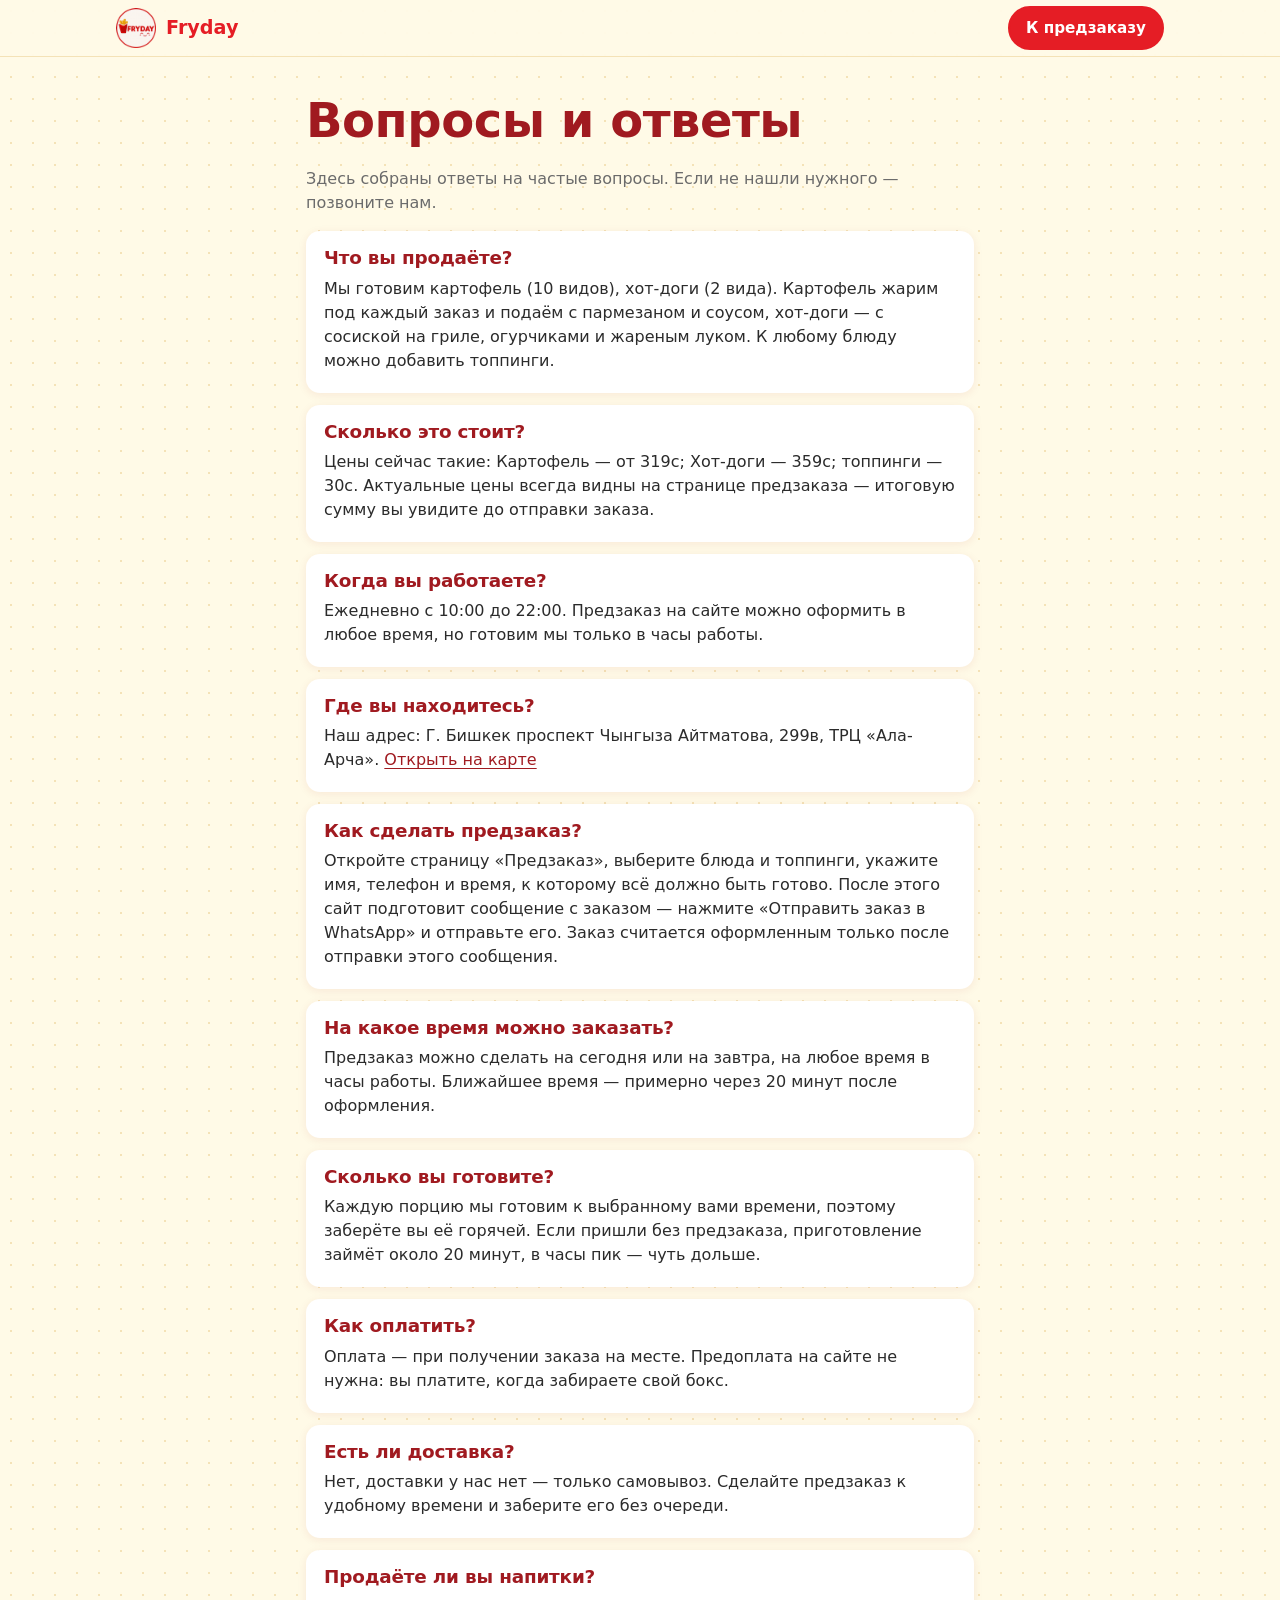
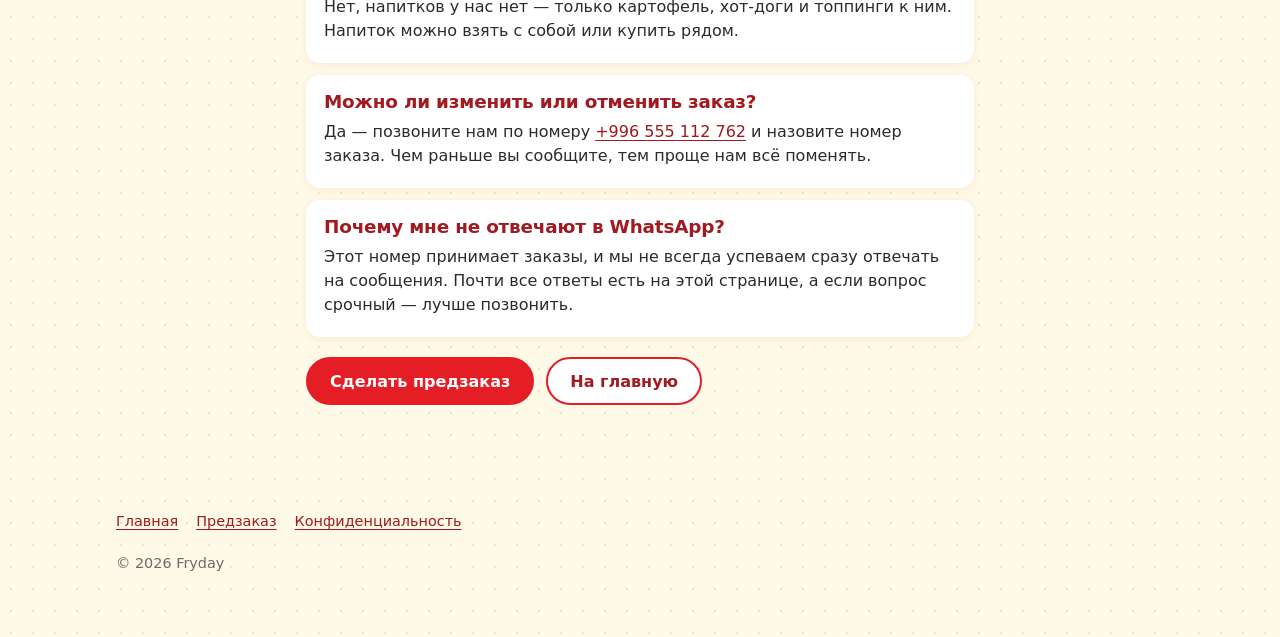
==== faq.html @ 44c7a01c "first commit" ====
<!doctype html>
<html lang="ru">
<head>
  <meta charset="utf-8">
  <meta name="viewport" content="width=device-width, initial-scale=1, viewport-fit=cover">
  <title>Вопросы и ответы — Fryday</title>
  <meta name="description" content="Что продаёт Fryday, цены, часы работы, адрес, как сделать предзаказ и как оплатить.">
  <meta name="theme-color" content="#E51D25">
  <link rel="icon" type="image/png" sizes="32x32" href="img/brand/favicon-32.png">
  <link rel="icon" type="image/png" sizes="64x64" href="img/brand/favicon-64.png">
  <link rel="apple-touch-icon" href="img/brand/apple-touch-icon.png">
  <link rel="stylesheet" href="css/style.css">
</head>
<body>

  <header class="topbar">
    <div class="container topbar__row">
      <a class="brand" href="index.html">
        <img src="img/brand/logo-192.png" width="192" height="192" alt="">
        <span data-cfg="BRAND">Fryday</span>
      </a>
      <a class="btn btn--primary btn--sm" href="order.html">К предзаказу</a>
    </div>
  </header>

  <main class="prose">
    <h1>Вопросы и ответы</h1>
    <p class="muted">Здесь собраны ответы на частые вопросы. Если не нашли нужного — позвоните нам.</p>

    <section class="qa">
      <h2>Что вы продаёте?</h2>
      <p>Мы готовим <span data-faq="assortment">картофель с сыром и хот-доги</span>. Картофель жарим под каждый заказ и подаём с пармезаном и соусом, хот-доги — с сосиской на гриле, огурчиками и жареным луком. К любому блюду можно добавить топпинги.</p>
    </section>

    <section class="qa">
      <h2>Сколько это стоит?</h2>
      <p>Цены сейчас такие: <span data-faq="prices">смотрите в меню</span>. Актуальные цены всегда видны на странице предзаказа — итоговую сумму вы увидите до отправки заказа.</p>
    </section>

    <section class="qa">
      <h2>Когда вы работаете?</h2>
      <p><span data-hours data-hours-fallback="Часы работы уточняйте по телефону">—</span>. Предзаказ на сайте можно оформить в любое время, но готовим мы только в часы работы.</p>
    </section>

    <section class="qa">
      <h2>Где вы находитесь?</h2>
      <p>Наш адрес: <span data-cfg="ADDRESS" data-cfg-fallback="уточняйте по телефону"></span>. <a data-cfg-href="MAP_URL" rel="noopener">Открыть на карте</a></p>
    </section>

    <section class="qa">
      <h2>Как сделать предзаказ?</h2>
      <p>Откройте страницу «Предзаказ», выберите блюда и топпинги, укажите имя, телефон и время, к которому всё должно быть готово. После этого сайт подготовит сообщение с заказом — нажмите «Отправить заказ в WhatsApp» и отправьте его. Заказ считается оформленным только после отправки этого сообщения.</p>
    </section>

    <section class="qa">
      <h2>На какое время можно заказать?</h2>
      <p>Предзаказ можно сделать <span data-faq="days">на сегодня или на завтра</span>, на любое время в часы работы. Ближайшее время — примерно через <span data-faq="lead">20</span> минут после оформления.</p>
    </section>

    <section class="qa">
      <h2>Сколько вы готовите?</h2>
      <p>Каждую порцию мы готовим к выбранному вами времени, поэтому заберёте вы её горячей. Если пришли без предзаказа, приготовление займёт около <span data-faq="lead">20</span> минут, в часы пик — чуть дольше.</p>
    </section>

    <section class="qa">
      <h2>Как оплатить?</h2>
      <!-- OWNER: check this answer and name your payment methods (cash, card, QR, transfer). -->
      <p>Оплата — при получении заказа на месте. Предоплата на сайте не нужна: вы платите, когда забираете свой бокс.</p>
    </section>

    <section class="qa">
      <h2>Есть ли доставка?</h2>
      <p>Нет, доставки у нас нет — только самовывоз. Сделайте предзаказ к удобному времени и заберите его без очереди.</p>
    </section>

    <section class="qa">
      <h2>Продаёте ли вы напитки?</h2>
      <p>Нет, напитков у нас нет — только картофель, хот-доги и топпинги к ним. Напиток можно взять с собой или купить рядом.</p>
    </section>

    <section class="qa">
      <h2>Можно ли изменить или отменить заказ?</h2>
      <p>Да — позвоните нам по номеру <a data-cfg="PHONE_DISPLAY" data-cfg-tel data-cfg-fallback="заведения"></a> и назовите номер заказа. Чем раньше вы сообщите, тем проще нам всё поменять.</p>
    </section>

    <section class="qa">
      <h2>Почему мне не отвечают в WhatsApp?</h2>
      <p>Этот номер принимает заказы, и мы не всегда успеваем сразу отвечать на сообщения. Почти все ответы есть на этой странице, а если вопрос срочный — лучше позвонить.</p>
    </section>

    <p class="actions">
      <a class="btn btn--primary" href="order.html">Сделать предзаказ</a>
      <a class="btn btn--secondary" href="index.html">На главную</a>
    </p>
  </main>

  <footer class="site-footer">
    <div class="container">
      <nav aria-label="Ссылки">
        <a href="index.html">Главная</a>
        <a href="order.html">Предзаказ</a>
        <a href="privacy.html">Конфиденциальность</a>
      </nav>
      <p>© <span data-year></span> <span data-cfg="BRAND">Fryday</span></p>
    </div>
  </footer>

  <script src="js/config.js"></script>
  <script src="js/menu.js"></script>
  <script src="js/landing.js"></script>
</body>
</html>
---- css/style.css ----
/* Fryday — single stylesheet. Colours sampled from the printed menu. */

:root {
  --cream: #FFFAE7;
  --card: #FFFFFF;
  --red: #E51D25;
  --red-dark: #A01A20;
  --yellow: #FACC08;
  --pattern: #F4E2B7;
  --text: #2B2B2B;
  --text-muted: #6B6B6B;

  --radius: 20px;
  --radius-sm: 14px;
  --shadow: 0 2px 10px rgba(160, 26, 32, .08);
  --topbar-h: 56px;
  --font: system-ui, -apple-system, "Segoe UI", Roboto, "Helvetica Neue", Arial, "Noto Sans", sans-serif;
  --ease: cubic-bezier(.2, .8, .2, 1);
  --safe-b: env(safe-area-inset-bottom, 0px);
}

/* ---------- base ---------- */

*, *::before, *::after { box-sizing: border-box; }

html {
  -webkit-text-size-adjust: 100%;
  text-size-adjust: 100%;
  scroll-behavior: smooth;
}

body {
  margin: 0;
  min-width: 320px;
  font-family: var(--font);
  font-size: 16px;
  line-height: 1.5;
  color: var(--text);
  background-color: var(--cream);
  /* Subtle dot pattern; pattern colour on cream keeps every text colour above AA. */
  background-image: radial-gradient(var(--pattern) 1.2px, transparent 1.4px);
  background-size: 22px 22px;
  -webkit-tap-highlight-color: transparent;
}

img { max-width: 100%; display: block; }

h1, h2, h3 {
  margin: 0 0 .4em;
  line-height: 1.15;
  font-weight: 900;
  color: var(--red-dark);
  letter-spacing: -.01em;
}

h1 { font-size: clamp(1.9rem, 7vw, 3rem); }
h2 { font-size: clamp(1.5rem, 5.5vw, 2.2rem); }
h3 { font-size: 1.25rem; font-weight: 800; }

p { margin: 0 0 1em; }

a { color: var(--red-dark); text-underline-offset: 3px; }

button, input, select, textarea { font: inherit; color: inherit; }

:focus-visible {
  outline: 3px solid var(--red-dark);
  outline-offset: 2px;
}

[hidden] { display: none !important; }

.visually-hidden {
  position: absolute !important;
  width: 1px; height: 1px;
  padding: 0; margin: -1px;
  overflow: hidden; clip: rect(0 0 0 0);
  white-space: nowrap; border: 0;
}

.container {
  width: 100%;
  max-width: 1080px;
  margin: 0 auto;
  padding: 0 16px;
}

.muted { color: var(--text-muted); }

/* ---------- buttons ---------- */

.btn {
  display: inline-flex;
  align-items: center;
  justify-content: center;
  gap: 8px;
  min-height: 48px;
  padding: 10px 22px;
  border-radius: 999px;
  border: 2px solid var(--red);
  font-weight: 800;
  font-size: 1rem;
  line-height: 1.2;
  text-align: center;
  text-decoration: none;
  cursor: pointer;
  user-select: none;
  transition: transform .15s var(--ease), background-color .15s, opacity .15s;
}

.btn:active { transform: scale(.97); }

.btn--primary { background: var(--red); color: #fff; }
.btn--primary:hover { background: #C9161E; border-color: #C9161E; }

.btn--secondary { background: #fff; color: var(--red-dark); }
.btn--secondary:hover { background: #FFF1F1; }

.btn--sm { min-height: 44px; padding: 8px 16px; font-size: .95rem; }
.btn--lg { min-height: 56px; padding: 14px 30px; font-size: 1.15rem; }
.btn--block { display: flex; width: 100%; }

.btn[disabled], .btn[aria-disabled="true"] {
  background: #E6E1D3;
  border-color: #E6E1D3;
  color: #5E5A50;
  cursor: not-allowed;
  transform: none;
}

.btn--wa { background: #1E8E4E; border-color: #1E8E4E; color: #fff; }
.btn--wa:hover { background: #18773F; border-color: #18773F; }

.link-btn {
  background: none;
  border: 0;
  padding: 10px 4px;
  min-height: 44px;
  color: var(--red-dark);
  font-weight: 700;
  text-decoration: underline;
  text-underline-offset: 3px;
  cursor: pointer;
}

/* ---------- price pill (signature element) ---------- */

.pill {
  display: inline-block;
  padding: 3px 10px;
  border-radius: 10px;
  background: var(--yellow);
  color: var(--red-dark);
  font-weight: 900;
  font-size: 1.05rem;
  line-height: 1.35;
  white-space: nowrap;
}

.pill--lg { font-size: 1.6rem; padding: 4px 14px; }
.pill--sm { font-size: .9rem; padding: 2px 8px; }

/* ---------- spinner ---------- */

.spinner {
  width: 20px; height: 20px;
  border-radius: 50%;
  border: 3px solid rgba(255, 255, 255, .45);
  border-top-color: #fff;
  animation: spin .8s linear infinite;
  flex: none;
}

.spinner--dark { border-color: rgba(160, 26, 32, .2); border-top-color: var(--red-dark); }

@keyframes spin { to { transform: rotate(360deg); } }

/* ---------- notices ---------- */

.notice {
  margin: 12px 0;
  padding: 10px 14px;
  border-radius: var(--radius-sm);
  background: #FFF4CC;
  color: #5B4500;
  font-size: .9rem;
}

.notice button { margin-left: 4px; padding: 0 2px; min-height: 0; color: #5B4500; }

.banner-closed {
  margin: 12px 0;
  padding: 14px 16px;
  border-radius: var(--radius-sm);
  background: var(--red-dark);
  color: #fff;
  font-weight: 700;
}

.banner-closed strong { display: block; font-size: 1.1rem; }

.state-box {
  margin: 32px 0;
  padding: 24px 16px;
  text-align: center;
  background: var(--card);
  border-radius: var(--radius);
}

.state-box .spinner { margin: 0 auto 12px; }

/* ---------- landing: hero ---------- */

.hero {
  position: relative;
  min-height: 100vh;
  min-height: 100svh;
  display: flex;
  align-items: center;
  justify-content: center;
  padding: 40px 16px 56px;
  text-align: center;
  overflow: hidden;
}

.hero__inner { position: relative; max-width: 560px; }

.hero__logo {
  width: min(62vw, 240px);
  height: auto;
  margin: 0 auto 20px;
}

.hero__line {
  font-size: clamp(1.8rem, 8vw, 3rem);
  color: var(--red);
  margin-bottom: .3em;
}

.hero__sub { color: var(--text-muted); font-size: 1.05rem; margin-bottom: 28px; }

.hero__scroll {
  position: absolute;
  left: 50%; bottom: 14px;
  transform: translateX(-50%);
  color: var(--text-muted);
  font-size: .85rem;
  text-decoration: none;
  padding: 10px;
}

/* ---------- sticky site header (landing) ---------- */

.site-header {
  position: fixed;
  top: 0; left: 0; right: 0;
  z-index: 40;
  background: rgba(255, 250, 231, .96);
  border-bottom: 1px solid var(--pattern);
  transform: translateY(-110%);
  transition: transform .25s var(--ease);
}

.site-header.is-visible { transform: none; }

.site-header__row,
.topbar__row {
  display: flex;
  align-items: center;
  justify-content: space-between;
  gap: 12px;
  height: var(--topbar-h);
}

.brand {
  display: inline-flex;
  align-items: center;
  gap: 10px;
  min-height: 44px;
  text-decoration: none;
  color: var(--red);
  font-weight: 900;
  font-size: 1.2rem;
}

.brand img { width: 40px; height: 40px; }

/* ---------- sections ---------- */

.section { padding: 48px 0; }
.section--white { background: rgba(255, 255, 255, .7); }

.section__lead { color: var(--text-muted); max-width: 640px; }

.about {
  display: grid;
  gap: 16px;
  max-width: 720px;
  font-size: 1.05rem;
}

.cat-title { margin-top: 28px; }
.cat-sub { color: var(--text-muted); margin-top: -4px; }

/* ---------- landing: menu cards ---------- */

.grid {
  display: grid;
  grid-template-columns: 1fr;
  gap: 40px 16px;
  margin-top: 40px;
}

@media (min-width: 560px) { .grid { grid-template-columns: repeat(2, 1fr); } }
@media (min-width: 900px) { .grid { grid-template-columns: repeat(3, 1fr); } }

.card {
  position: relative;
  display: flex;
  flex-direction: column;
  background: var(--card);
  border-radius: var(--radius);
  padding: 0 16px 16px;
  box-shadow: var(--shadow);
}

/* Cut-out photo sits directly on the card and overlaps its top edge. */
.card__photo {
  width: 100%;
  height: 170px;
  object-fit: contain;
  margin: -32px auto 6px;
}

.card__name { font-size: 1.2rem; font-weight: 900; color: var(--red-dark); margin: 0 0 4px; }
.card__desc { color: var(--text-muted); font-size: .95rem; margin: 0 0 14px; flex: 1; }

.card__foot {
  display: flex;
  align-items: center;
  justify-content: space-between;
  gap: 12px;
}

.card.is-off { opacity: .55; filter: grayscale(.9); }

.badge-off {
  font-size: .9rem;
  font-weight: 700;
  color: var(--text-muted);
}

/* ---------- toppings showcase ---------- */

.toppings {
  display: grid;
  grid-template-columns: repeat(auto-fill, minmax(130px, 1fr));
  gap: 16px;
  margin-top: 24px;
}

.topping {
  background: var(--card);
  border-radius: var(--radius);
  padding: 14px 10px;
  text-align: center;
  box-shadow: var(--shadow);
}

.topping img {
  width: 96px; height: 96px;
  border-radius: 50%;
  object-fit: cover;
  margin: 0 auto 8px;
}

.topping__name { font-weight: 800; color: var(--red-dark); margin-bottom: 6px; line-height: 1.25; }
.topping.is-off { opacity: .55; }

.toppings-line {
  font-size: 1.15rem;
  font-weight: 800;
  color: var(--red);
}

/* ---------- info list (address, contacts) ---------- */

.info {
  display: grid;
  gap: 12px;
  margin-top: 20px;
  max-width: 640px;
}

.info__row {
  background: var(--card);
  border-radius: var(--radius-sm);
  padding: 14px 16px;
  box-shadow: var(--shadow);
}

.info__label { display: block; font-size: .85rem; color: var(--text-muted); }
.info__value { font-weight: 800; font-size: 1.05rem; }

.actions { display: flex; flex-wrap: wrap; gap: 12px; margin-top: 20px; }

.site-footer {
  padding: 32px 0 48px;
  color: var(--text-muted);
  font-size: .9rem;
}

.site-footer nav { display: flex; flex-wrap: wrap; gap: 4px 18px; margin-bottom: 10px; }
.site-footer a { display: inline-block; padding: 10px 0; }

/* ---------- topbar (order, faq, privacy) ---------- */

.topbar {
  position: sticky;
  top: 0;
  z-index: 30;
  background: rgba(255, 250, 231, .97);
  border-bottom: 1px solid var(--pattern);
}

.topbar__link {
  display: inline-flex;
  align-items: center;
  min-height: 44px;
  padding: 0 4px;
  font-weight: 700;
}

/* ---------- order page ---------- */

.order-page { padding-bottom: calc(110px + var(--safe-b)); }

.chips {
  position: sticky;
  top: var(--topbar-h);
  z-index: 25;
  background: rgba(255, 250, 231, .97);
  border-bottom: 1px solid var(--pattern);
}

.chips__row {
  display: flex;
  gap: 8px;
  overflow-x: auto;
  padding: 8px 16px;
  scrollbar-width: none;
  -webkit-overflow-scrolling: touch;
}

.chips__row::-webkit-scrollbar { display: none; }

.chip {
  flex: none;
  min-height: 44px;
  padding: 8px 18px;
  border-radius: 999px;
  border: 2px solid var(--red);
  background: #fff;
  color: var(--red-dark);
  font-weight: 800;
  cursor: pointer;
}

.chip.is-active { background: var(--red); color: #fff; }

.menu-cat { scroll-margin-top: calc(var(--topbar-h) + 72px); padding-top: 16px; }
.menu-cat h2 { margin-top: 12px; }

.olist { display: grid; gap: 14px; margin-top: 24px; }

@media (min-width: 720px) { .olist { grid-template-columns: repeat(2, 1fr); } }

.ocard {
  display: grid;
  grid-template-columns: 104px 1fr;
  gap: 10px;
  margin-top: 14px;
  padding: 12px;
  background: var(--card);
  border-radius: var(--radius);
  box-shadow: var(--shadow);
  cursor: pointer;
}

/* Height follows the photo's own proportions so the cut-out really pokes over the top edge. */
.ocard__photo {
  width: 104px;
  height: auto;
  max-height: 104px;
  object-fit: contain;
  margin-top: -26px;
}

.ocard .btn--sm { padding: 8px 14px; }

.ocard__body { min-width: 0; display: flex; flex-direction: column; }
.ocard__name { font-size: 1.05rem; font-weight: 900; color: var(--red-dark); line-height: 1.25; margin: 0 0 4px; }

.ocard__desc {
  color: var(--text-muted);
  font-size: .88rem;
  line-height: 1.4;
  margin: 0 0 10px;
  display: -webkit-box;
  -webkit-line-clamp: 2;
  -webkit-box-orient: vertical;
  overflow: hidden;
}

.ocard__foot {
  margin-top: auto;
  display: flex;
  align-items: center;
  justify-content: space-between;
  gap: 8px;
  flex-wrap: wrap;
}

.ocard.is-off { cursor: default; opacity: .55; filter: grayscale(.9); }

/* ---------- cart bar ---------- */

.cartbar {
  position: fixed;
  left: 0; right: 0; bottom: 0;
  z-index: 35;
  padding: 10px 16px calc(10px + var(--safe-b));
  background: linear-gradient(to top, var(--cream) 70%, rgba(255, 250, 231, 0));
}

.cartbar__btn {
  display: flex;
  align-items: center;
  justify-content: space-between;
  gap: 12px;
  width: 100%;
  max-width: 560px;
  margin: 0 auto;
  min-height: 56px;
  padding: 8px 10px 8px 22px;
  border: 0;
  border-radius: 999px;
  background: var(--red);
  color: #fff;
  font-weight: 800;
  font-size: 1.05rem;
  box-shadow: 0 6px 18px rgba(229, 29, 37, .35);
  cursor: pointer;
}

/* ---------- bottom sheets ---------- */

html.is-locked, html.is-locked body { overflow: hidden; }

.sheet {
  position: fixed;
  inset: 0;
  z-index: 100;
  display: flex;
  align-items: flex-end;
  justify-content: center;
}

.sheet__backdrop {
  position: absolute;
  inset: 0;
  background: rgba(43, 43, 43, .5);
  opacity: 0;
  transition: opacity .22s;
}

.sheet__panel {
  position: relative;
  display: flex;
  flex-direction: column;
  width: 100%;
  max-width: 560px;
  max-height: 92vh;
  max-height: 92dvh;
  background: var(--cream);
  border-radius: 24px 24px 0 0;
  transform: translateY(100%);
  transition: transform .26s var(--ease);
  outline: none;
}

.sheet.is-open .sheet__backdrop { opacity: 1; }
.sheet.is-open .sheet__panel { transform: none; }

.sheet__head {
  display: flex;
  align-items: center;
  justify-content: space-between;
  gap: 12px;
  padding: 14px 12px 8px 20px;
}

.sheet__head h2 { margin: 0; font-size: 1.35rem; }

.sheet__close {
  flex: none;
  width: 44px; height: 44px;
  border: 0;
  border-radius: 50%;
  background: #fff;
  color: var(--red-dark);
  font-size: 1.6rem;
  line-height: 1;
  cursor: pointer;
}

/* The checkout form wraps body + foot; it must pass the flex layout through. */
.sheet__panel > form {
  display: flex;
  flex-direction: column;
  flex: 1 1 auto;
  min-height: 0;
}

.sheet__body {
  flex: 1 1 auto;
  min-height: 0;
  overflow-y: auto;
  -webkit-overflow-scrolling: touch;
  overscroll-behavior: contain;
  padding: 4px 20px 16px;
}

.sheet__foot {
  padding: 12px 20px calc(14px + var(--safe-b));
  border-top: 1px solid var(--pattern);
  background: var(--cream);
}

.sheet-photo {
  width: 100%;
  max-width: 340px;
  height: 200px;
  object-fit: contain;
  margin: 0 auto 8px;
}

.sheet-desc { color: var(--text-muted); }

.row-between {
  display: flex;
  align-items: center;
  justify-content: space-between;
  gap: 12px;
}

/* stepper */

.stepper { display: inline-flex; align-items: center; gap: 4px; }

.stepper button {
  width: 44px; height: 44px;
  border-radius: 50%;
  border: 2px solid var(--red);
  background: #fff;
  color: var(--red-dark);
  font-size: 1.4rem;
  font-weight: 900;
  line-height: 1;
  cursor: pointer;
}

.stepper button[disabled] { border-color: #DDD6C5; color: #A9A396; cursor: not-allowed; }

.stepper output { min-width: 32px; text-align: center; font-weight: 900; font-size: 1.15rem; }

/* toppings in the item sheet */

.opts { margin: 18px 0 0; padding: 0; border: 0; }
.opts legend { font-weight: 900; color: var(--red-dark); font-size: 1.1rem; margin-bottom: 8px; padding: 0; }

.opt {
  display: grid;
  grid-template-columns: 56px 1fr auto 28px;
  align-items: center;
  gap: 12px;
  min-height: 72px;
  padding: 8px 10px;
  margin-bottom: 8px;
  background: var(--card);
  border-radius: var(--radius-sm);
  cursor: pointer;
}

.opt img { width: 56px; height: 56px; border-radius: 50%; object-fit: cover; }
.opt__name { font-weight: 700; line-height: 1.25; }

.opt input {
  width: 24px; height: 24px;
  margin: 0;
  accent-color: var(--red);
  cursor: pointer;
}

.opt.is-off { opacity: .5; cursor: not-allowed; }

/* cart lines */

.cart-line {
  padding: 14px;
  margin-bottom: 10px;
  background: var(--card);
  border-radius: var(--radius-sm);
}

.cart-line__name { font-weight: 900; color: var(--red-dark); margin: 0 0 2px; }
.cart-line__opts { font-size: .9rem; color: var(--text-muted); margin: 0 0 8px; }
.cart-line__problem { font-size: .9rem; font-weight: 700; color: var(--red-dark); margin: 0 0 8px; }
.cart-line.has-problem { outline: 2px solid var(--red); }

.cart-total {
  display: flex;
  align-items: center;
  justify-content: space-between;
  font-weight: 900;
  font-size: 1.1rem;
  margin-bottom: 12px;
}

/* ---------- form ---------- */

.field { margin-bottom: 16px; }

.field label,
.field .label {
  display: block;
  font-weight: 800;
  margin-bottom: 6px;
}

.field input[type="text"],
.field input[type="tel"],
.field select,
.field textarea {
  display: block;
  width: 100%;
  min-height: 50px;
  padding: 12px 14px;
  border: 2px solid #E3D9BF;
  border-radius: var(--radius-sm);
  background: #fff;
  font-size: 1rem; /* 16px avoids zoom-on-focus */
}

.field textarea { min-height: 84px; resize: vertical; }

.field input:focus, .field select:focus, .field textarea:focus { border-color: var(--red-dark); outline: none; }

.field.is-invalid input, .field.is-invalid select { border-color: var(--red); }

.field__hint { font-size: .85rem; color: var(--text-muted); margin-top: 4px; }
.field__error { font-size: .9rem; font-weight: 700; color: var(--red-dark); margin-top: 6px; }

.consent {
  display: grid;
  grid-template-columns: 28px 1fr;
  gap: 10px;
  align-items: start;
  padding: 8px 0;
  cursor: pointer;
}

.consent input { width: 24px; height: 24px; margin: 2px 0 0; accent-color: var(--red); }

/* honeypot: present in DOM for bots, invisible and unreachable for people */
.hp {
  position: absolute !important;
  left: -10000px;
  top: auto;
  width: 1px; height: 1px;
  overflow: hidden;
}

.form-error {
  margin: 0 0 12px;
  padding: 12px 14px;
  border-radius: var(--radius-sm);
  background: #FDE3E4;
  color: #7A1015;
  font-weight: 700;
}

.ts-box { margin: 4px 0 12px; min-height: 0; }

.summary-line { color: var(--text-muted); font-size: .95rem; margin-bottom: 10px; }

/* ---------- confirmation ---------- */

.confirm {
  max-width: 560px;
  margin: 0 auto;
  padding: 28px 16px calc(40px + var(--safe-b));
  text-align: center;
}

.confirm__check {
  width: 64px; height: 64px;
  margin: 0 auto 12px;
  border-radius: 50%;
  background: var(--red);
  color: #fff;
  font-size: 2rem;
  font-weight: 900;
  line-height: 64px;
}

.confirm__no {
  font-size: clamp(2.6rem, 14vw, 4rem);
  color: var(--red);
  margin: 0;
}

.confirm__meta { font-size: 1.1rem; margin: 8px 0 18px; }
.confirm__meta strong { color: var(--red-dark); }

.confirm__note {
  font-weight: 700;
  color: var(--red-dark);
  margin: 12px 0 24px;
}

.confirm__text {
  width: 100%;
  min-height: 160px;
  padding: 12px;
  border: 2px solid #E3D9BF;
  border-radius: var(--radius-sm);
  background: #fff;
  font-family: ui-monospace, Menlo, Consolas, monospace;
  font-size: .9rem;
  resize: vertical;
  text-align: left;
}

.confirm__copy { margin-top: 10px; }

/* ---------- prose pages (faq, privacy) ---------- */

.prose {
  max-width: 700px;
  margin: 0 auto;
  padding: 24px 16px 48px;
}

.prose h1 { margin-top: 12px; }
.prose h2 { font-size: 1.25rem; margin-top: 28px; }

.qa {
  background: var(--card);
  border-radius: var(--radius-sm);
  padding: 16px 18px 4px;
  margin-bottom: 12px;
  box-shadow: var(--shadow);
}

.qa h2 { margin: 0 0 8px; font-size: 1.15rem; }

/* ---------- motion ---------- */

@media (prefers-reduced-motion: reduce) {
  html { scroll-behavior: auto; }
  *, *::before, *::after {
    transition-duration: .01ms !important;
    animation-duration: .01ms !important;
    animation-iteration-count: 1 !important;
  }
  .spinner { animation: none; border-top-color: rgba(255, 255, 255, .45); }
}
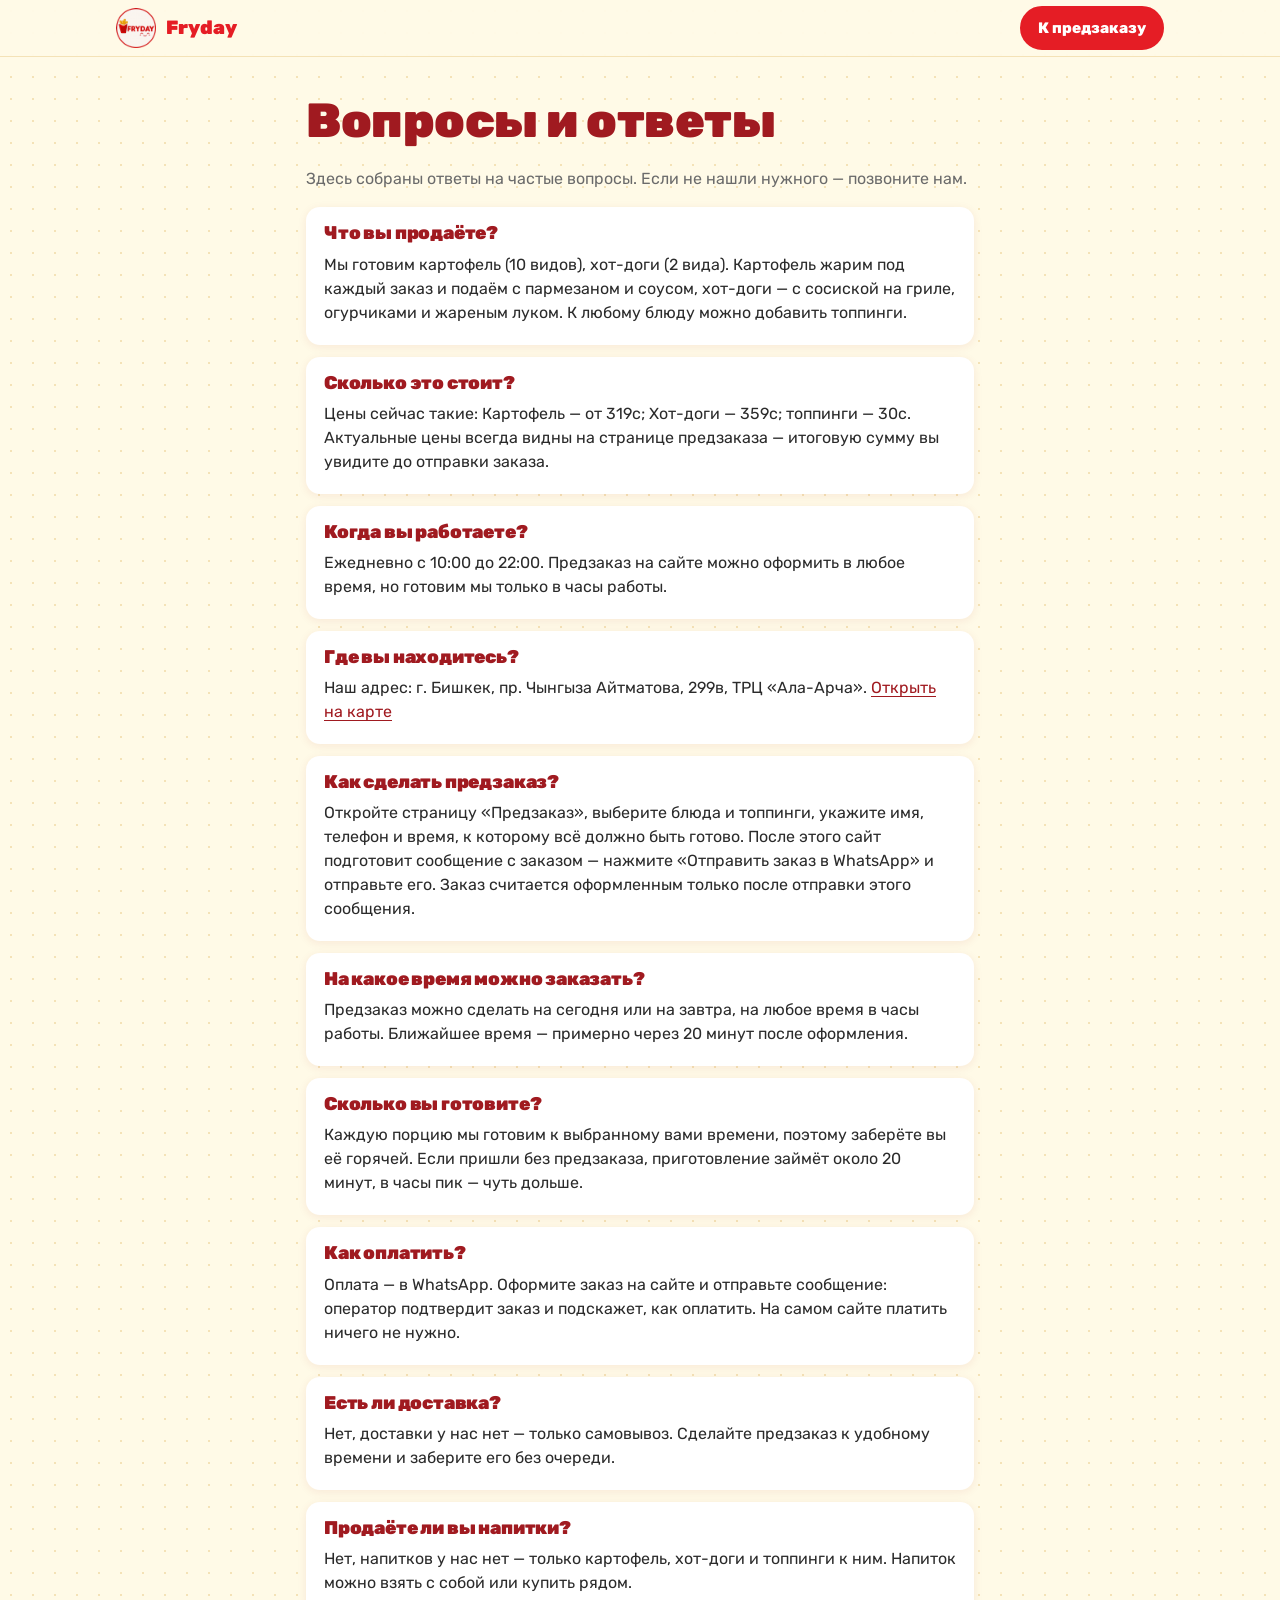
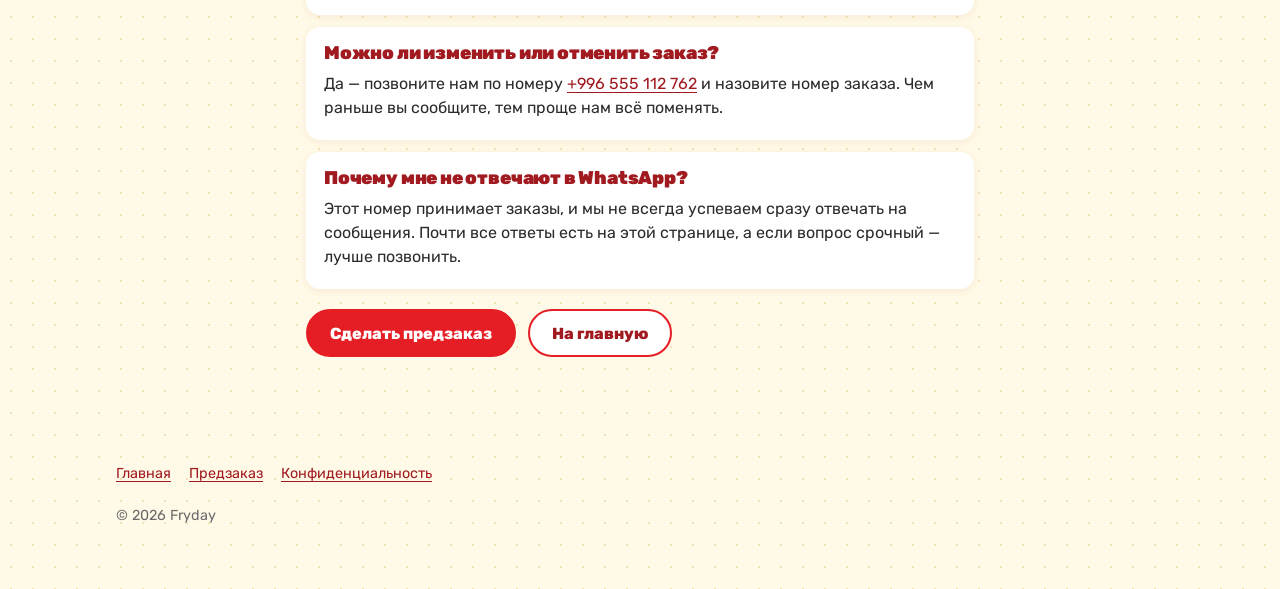
==== commit 309c738c: "new desing" ====
--- a/faq.html
+++ b/faq.html
@@ -65,7 +65,7 @@
     <section class="qa">
       <h2>Как оплатить?</h2>
       <!-- OWNER: check this answer and name your payment methods (cash, card, QR, transfer). -->
-      <p>Оплата — при получении заказа на месте. Предоплата на сайте не нужна: вы платите, когда забираете свой бокс.</p>
+      <p>Оплата — в WhatsApp. Оформите заказ на сайте и отправьте сообщение: оператор подтвердит заказ и подскажет, как оплатить. На самом сайте платить ничего не нужно.</p>
     </section>
 
     <section class="qa">
--- a/css/style.css
+++ b/css/style.css
@@ -1,4 +1,34 @@
 /* Fryday — single stylesheet. Colours sampled from the printed menu. */
+
+/* ---------- brand font: Rubik, self-hosted (SIL Open Font License, fonts/OFL.txt) ----------
+   Variable font, one file per alphabet; the browser downloads only what the page uses. */
+
+@font-face {
+  font-family: "Rubik";
+  font-style: normal;
+  font-weight: 300 900;
+  font-display: swap;
+  src: url("../fonts/rubik-cyrillic-wght-normal.woff2") format("woff2");
+  unicode-range: U+0301, U+0400-045F, U+0490-0491, U+04B0-04B1, U+2116;
+}
+
+@font-face {
+  font-family: "Rubik";
+  font-style: normal;
+  font-weight: 300 900;
+  font-display: swap;
+  src: url("../fonts/rubik-cyrillic-ext-wght-normal.woff2") format("woff2");
+  unicode-range: U+0460-052F, U+1C80-1C8A, U+20B4, U+2DE0-2DFF, U+A640-A69F, U+FE2E-FE2F;
+}
+
+@font-face {
+  font-family: "Rubik";
+  font-style: normal;
+  font-weight: 300 900;
+  font-display: swap;
+  src: url("../fonts/rubik-latin-wght-normal.woff2") format("woff2");
+  unicode-range: U+0000-00FF, U+0131, U+0152-0153, U+02BB-02BC, U+02C6, U+02DA, U+02DC, U+0304, U+0308, U+0329, U+2000-206F, U+20AC, U+2122, U+2191, U+2193, U+2212, U+2215, U+FEFF, U+FFFD;
+}
 
 :root {
   --cream: #FFFAE7;
@@ -14,7 +44,7 @@
   --radius-sm: 14px;
   --shadow: 0 2px 10px rgba(160, 26, 32, .08);
   --topbar-h: 56px;
-  --font: system-ui, -apple-system, "Segoe UI", Roboto, "Helvetica Neue", Arial, "Noto Sans", sans-serif;
+  --font: "Rubik", system-ui, -apple-system, "Segoe UI", Roboto, "Helvetica Neue", Arial, "Noto Sans", sans-serif;
   --ease: cubic-bezier(.2, .8, .2, 1);
   --safe-b: env(safe-area-inset-bottom, 0px);
 }
@@ -131,6 +161,9 @@
 .btn--wa { background: #1E8E4E; border-color: #1E8E4E; color: #fff; }
 .btn--wa:hover { background: #18773F; border-color: #18773F; }
 
+.btn--yellow { background: var(--yellow); border-color: var(--yellow); color: var(--red-dark); }
+.btn--yellow:hover { background: #EDBF00; border-color: #EDBF00; }
+
 .link-btn {
   background: none;
   border: 0;
@@ -209,61 +242,8 @@
 
 .state-box .spinner { margin: 0 auto 12px; }
 
-/* ---------- landing: hero ---------- */
-
-.hero {
-  position: relative;
-  min-height: 100vh;
-  min-height: 100svh;
-  display: flex;
-  align-items: center;
-  justify-content: center;
-  padding: 40px 16px 56px;
-  text-align: center;
-  overflow: hidden;
-}
-
-.hero__inner { position: relative; max-width: 560px; }
-
-.hero__logo {
-  width: min(62vw, 240px);
-  height: auto;
-  margin: 0 auto 20px;
-}
-
-.hero__line {
-  font-size: clamp(1.8rem, 8vw, 3rem);
-  color: var(--red);
-  margin-bottom: .3em;
-}
-
-.hero__sub { color: var(--text-muted); font-size: 1.05rem; margin-bottom: 28px; }
-
-.hero__scroll {
-  position: absolute;
-  left: 50%; bottom: 14px;
-  transform: translateX(-50%);
-  color: var(--text-muted);
-  font-size: .85rem;
-  text-decoration: none;
-  padding: 10px;
-}
-
-/* ---------- sticky site header (landing) ---------- */
-
-.site-header {
-  position: fixed;
-  top: 0; left: 0; right: 0;
-  z-index: 40;
-  background: rgba(255, 250, 231, .96);
-  border-bottom: 1px solid var(--pattern);
-  transform: translateY(-110%);
-  transition: transform .25s var(--ease);
-}
-
-.site-header.is-visible { transform: none; }
-
-.site-header__row,
+/* ---------- shared header pieces ---------- */
+
 .topbar__row {
   display: flex;
   align-items: center;
@@ -285,64 +265,7 @@
 
 .brand img { width: 40px; height: 40px; }
 
-/* ---------- sections ---------- */
-
-.section { padding: 48px 0; }
-.section--white { background: rgba(255, 255, 255, .7); }
-
-.section__lead { color: var(--text-muted); max-width: 640px; }
-
-.about {
-  display: grid;
-  gap: 16px;
-  max-width: 720px;
-  font-size: 1.05rem;
-}
-
-.cat-title { margin-top: 28px; }
 .cat-sub { color: var(--text-muted); margin-top: -4px; }
-
-/* ---------- landing: menu cards ---------- */
-
-.grid {
-  display: grid;
-  grid-template-columns: 1fr;
-  gap: 40px 16px;
-  margin-top: 40px;
-}
-
-@media (min-width: 560px) { .grid { grid-template-columns: repeat(2, 1fr); } }
-@media (min-width: 900px) { .grid { grid-template-columns: repeat(3, 1fr); } }
-
-.card {
-  position: relative;
-  display: flex;
-  flex-direction: column;
-  background: var(--card);
-  border-radius: var(--radius);
-  padding: 0 16px 16px;
-  box-shadow: var(--shadow);
-}
-
-/* Cut-out photo sits directly on the card and overlaps its top edge. */
-.card__photo {
-  width: 100%;
-  height: 170px;
-  object-fit: contain;
-  margin: -32px auto 6px;
-}
-
-.card__name { font-size: 1.2rem; font-weight: 900; color: var(--red-dark); margin: 0 0 4px; }
-.card__desc { color: var(--text-muted); font-size: .95rem; margin: 0 0 14px; flex: 1; }
-
-.card__foot {
-  display: flex;
-  align-items: center;
-  justify-content: space-between;
-  gap: 12px;
-}
-
-.card.is-off { opacity: .55; filter: grayscale(.9); }
 
 .badge-off {
   font-size: .9rem;
@@ -350,58 +273,6 @@
   color: var(--text-muted);
 }
 
-/* ---------- toppings showcase ---------- */
-
-.toppings {
-  display: grid;
-  grid-template-columns: repeat(auto-fill, minmax(130px, 1fr));
-  gap: 16px;
-  margin-top: 24px;
-}
-
-.topping {
-  background: var(--card);
-  border-radius: var(--radius);
-  padding: 14px 10px;
-  text-align: center;
-  box-shadow: var(--shadow);
-}
-
-.topping img {
-  width: 96px; height: 96px;
-  border-radius: 50%;
-  object-fit: cover;
-  margin: 0 auto 8px;
-}
-
-.topping__name { font-weight: 800; color: var(--red-dark); margin-bottom: 6px; line-height: 1.25; }
-.topping.is-off { opacity: .55; }
-
-.toppings-line {
-  font-size: 1.15rem;
-  font-weight: 800;
-  color: var(--red);
-}
-
-/* ---------- info list (address, contacts) ---------- */
-
-.info {
-  display: grid;
-  gap: 12px;
-  margin-top: 20px;
-  max-width: 640px;
-}
-
-.info__row {
-  background: var(--card);
-  border-radius: var(--radius-sm);
-  padding: 14px 16px;
-  box-shadow: var(--shadow);
-}
-
-.info__label { display: block; font-size: .85rem; color: var(--text-muted); }
-.info__value { font-weight: 800; font-size: 1.05rem; }
-
 .actions { display: flex; flex-wrap: wrap; gap: 12px; margin-top: 20px; }
 
 .site-footer {
@@ -412,6 +283,573 @@
 
 .site-footer nav { display: flex; flex-wrap: wrap; gap: 4px 18px; margin-bottom: 10px; }
 .site-footer a { display: inline-block; padding: 10px 0; }
+
+/* =======================================================================
+ * Landing page (index.html). Classes start with "l-".
+ * ======================================================================= */
+
+.l-wrap {
+  width: 100%;
+  max-width: 1200px;
+  margin: 0 auto;
+  padding-left: clamp(16px, 4vw, 40px);
+  padding-right: clamp(16px, 4vw, 40px);
+}
+
+.landing { overflow-x: hidden; }
+
+.l-anchor { scroll-margin-top: 72px; }
+
+.l-ico { width: 18px; height: 18px; flex: none; }
+
+.l-self-start { align-self: flex-start; }
+
+.l-header {
+  position: sticky;
+  top: 0;
+  z-index: 30;
+  background: rgba(255, 250, 231, .96);
+  border-bottom: 1px solid var(--pattern);
+}
+
+.l-header__row {
+  display: flex;
+  align-items: center;
+  justify-content: space-between;
+  gap: 16px;
+  height: 64px;
+}
+
+.l-brand { font-size: 1.35rem; letter-spacing: .02em; text-transform: uppercase; }
+.l-brand img { width: 44px; height: 44px; border-radius: 50%; }
+
+/* tags, headings, lead */
+
+.l-tag {
+  margin: 0;
+  align-self: flex-start;
+  display: inline-flex;
+  padding: 6px 14px;
+  border-radius: 999px;
+  background: var(--yellow);
+  color: var(--red-dark);
+  font-weight: 700;
+  font-size: .875rem;
+  line-height: 1.3;
+  text-transform: uppercase;
+  letter-spacing: .06em;
+}
+
+.l-tag--dark { background: var(--red-dark); color: var(--cream); }
+
+.l-h1 {
+  margin: 0;
+  font-weight: 900;
+  /* «не отпускает» never breaks, so the size is capped to keep it inside the text column */
+  font-size: clamp(2.6rem, 5.6vw, 4.4rem);
+  line-height: .98;
+  letter-spacing: -.015em;
+  text-transform: uppercase;
+  color: var(--red-dark);
+}
+
+.l-h1 span { color: var(--red); }
+
+.l-h2 {
+  margin: 0;
+  font-weight: 900;
+  font-size: clamp(2.1rem, 4.6vw, 3.5rem);
+  line-height: 1;
+  text-transform: uppercase;
+  color: var(--red-dark);
+}
+
+.l-h2--sm { font-size: clamp(1.9rem, 3.8vw, 2.75rem); line-height: 1.05; }
+
+.l-lead {
+  margin: 0;
+  font-size: clamp(1.06rem, 1.6vw, 1.25rem);
+  line-height: 1.5;
+  color: #5C5148;
+  max-width: 36ch;
+}
+
+.l-actions { display: flex; flex-wrap: wrap; gap: 12px; }
+
+.l-btn-outline { background: transparent; border-color: var(--red-dark); color: var(--red-dark); }
+.l-btn-outline:hover { background: #FFF1F1; }
+
+/* hero */
+
+/* Top padding leaves room for the yellow disc, which is taller than the photo. */
+.l-hero { padding: clamp(20px, 4vw, 48px) 0 clamp(40px, 6vw, 72px); overflow: hidden; }
+
+/* Text left and food right on wide screens; food first on phones. */
+.l-hero__row {
+  display: flex;
+  flex-direction: row-reverse;
+  flex-wrap: wrap;
+  align-items: center;
+  gap: 24px 48px;
+}
+
+.l-hero__art {
+  flex: 1 1 420px;
+  min-width: 0;
+  position: relative;
+  display: flex;
+  align-items: center;
+  justify-content: center;
+  padding: 28px 0;
+}
+
+.l-hero__disc {
+  position: absolute;
+  left: 50%;
+  top: 50%;
+  transform: translate(-50%, -50%);
+  width: min(86%, 470px);
+  aspect-ratio: 1 / 1;
+  border-radius: 50%;
+  background: var(--yellow);
+}
+
+.l-hero__img {
+  position: relative;
+  width: min(100%, 600px);
+  height: auto;
+  transform: rotate(-6deg);
+}
+
+.l-sticker {
+  position: absolute;
+  right: 2%;
+  top: 4%;
+  width: clamp(92px, 11vw, 124px);
+  height: clamp(92px, 11vw, 124px);
+  margin: 0;
+  border-radius: 50%;
+  background: var(--red);
+  color: #fff;
+  box-shadow: 0 0 0 5px var(--cream);
+  transform: rotate(12deg);
+  display: flex;
+  flex-direction: column;
+  align-items: center;
+  justify-content: center;
+  line-height: 1;
+  text-align: center;
+}
+
+.l-sticker span { font-weight: 600; font-size: .95rem; }
+.l-sticker strong { font-weight: 900; font-size: clamp(1.6rem, 3vw, 2.1rem); }
+
+.l-hero__text {
+  flex: 1 1 440px;
+  min-width: 0;
+  display: flex;
+  flex-direction: column;
+  gap: 20px;
+}
+
+.l-facts {
+  list-style: none;
+  margin: 4px 0 0;
+  padding: 0;
+  display: flex;
+  flex-wrap: wrap;
+  gap: 10px 22px;
+  font-size: .95rem;
+  font-weight: 500;
+  color: #5C5148;
+}
+
+.l-facts li { display: flex; align-items: center; gap: 8px; }
+.l-facts .l-ico { color: var(--red); }
+
+/* ticker band */
+
+.l-ticker { overflow: hidden; padding: 14px 0; }
+
+.l-ticker__band {
+  display: flex;
+  justify-content: flex-start;
+  gap: 26px;
+  margin: 0 -40px;
+  padding: 14px 0 14px 56px;
+  background: var(--red);
+  color: var(--cream);
+  transform: rotate(-1.6deg);
+  white-space: nowrap;
+  font-weight: 900;
+  font-size: clamp(1.1rem, 2.2vw, 1.6rem);
+  text-transform: uppercase;
+  letter-spacing: .03em;
+}
+
+.l-ticker__band i { font-style: normal; color: var(--yellow); }
+
+/* sections */
+
+.l-section { padding: clamp(56px, 8vw, 96px) 0; }
+
+.l-head { display: flex; flex-direction: column; gap: 14px; margin-bottom: 32px; }
+.l-head .l-lead { max-width: 56ch; font-size: clamp(1.06rem, 1.5vw, 1.2rem); }
+.l-head + .notice { margin-top: -16px; margin-bottom: 20px; }
+
+.l-split { display: flex; flex-wrap: wrap; align-items: flex-start; gap: 24px; }
+
+.l-stage {
+  flex: 1 1 460px;
+  min-width: 0;
+  background: var(--card);
+  border-radius: 32px;
+  padding: clamp(18px, 3vw, 32px);
+  display: flex;
+  flex-direction: column;
+  gap: 18px;
+}
+
+.l-stage__pic {
+  aspect-ratio: 16 / 10;
+  border-radius: 24px;
+  display: flex;
+  align-items: center;
+  justify-content: center;
+  overflow: hidden;
+  background: #ECE7E1;
+  transition: background-color .25s;
+}
+
+.l-stage__pic img { width: 90%; height: auto; transition: opacity .2s; }
+.l-stage__pic img.is-swapping { opacity: .35; }
+
+.l-stage__info {
+  display: flex;
+  flex-wrap: wrap;
+  align-items: flex-end;
+  justify-content: space-between;
+  gap: 12px 20px;
+}
+
+.l-stage__info > div { flex: 1 1 240px; min-width: 0; display: flex; flex-direction: column; gap: 6px; }
+
+.l-stage__name {
+  margin: 0;
+  font-weight: 800;
+  font-size: clamp(1.5rem, 2.6vw, 2rem);
+  line-height: 1.1;
+  color: var(--red-dark);
+}
+
+.l-stage__desc { margin: 0; line-height: 1.45; color: #5C5148; }
+
+/* «Заказать Трюфельный Чиз» should stay on one line on a phone */
+.l-stage .btn--lg { padding-left: 18px; padding-right: 18px; font-size: 1.05rem; }
+
+/* sauce buttons */
+
+.l-chips {
+  flex: 1 1 360px;
+  min-width: 0;
+  display: flex;
+  flex-wrap: wrap;
+  align-content: flex-start;
+  gap: 10px;
+}
+
+.l-chip {
+  display: inline-flex;
+  align-items: center;
+  gap: 10px;
+  min-height: 50px;
+  padding: 0 18px 0 14px;
+  border-radius: 999px;
+  border: 2px solid #EADBB8;
+  background: #fff;
+  color: #3A302A;
+  font-size: 1rem;
+  font-weight: 600;
+  cursor: pointer;
+  transition: background-color .15s, border-color .15s, color .15s;
+}
+
+.l-chip:hover { border-color: var(--red); }
+.l-chip[aria-pressed="true"] { background: var(--red); border-color: var(--red); color: #fff; }
+.l-chip[disabled] { opacity: .45; cursor: not-allowed; }
+
+.l-chip__dot {
+  width: 18px;
+  height: 18px;
+  flex: none;
+  border-radius: 50%;
+  border: 2px solid rgba(0, 0, 0, .14);
+}
+
+.l-chip[aria-pressed="true"] .l-chip__dot { border-color: #fff; }
+
+/* Fry Dog band */
+
+.l-dog { background: var(--red-dark); color: var(--cream); }
+
+.l-dog__row {
+  display: flex;
+  flex-wrap: wrap;
+  align-items: center;
+  gap: 32px 56px;
+  padding-top: clamp(56px, 8vw, 96px);
+  padding-bottom: clamp(56px, 8vw, 96px);
+}
+
+.l-dog__art { flex: 1 1 400px; min-width: 0; display: flex; justify-content: center; }
+.l-dog__art img { width: min(100%, 540px); height: auto; transform: rotate(-5deg); }
+
+.l-dog__text { flex: 1 1 420px; min-width: 0; display: flex; flex-direction: column; gap: 18px; }
+
+.l-dog__title {
+  margin: 0;
+  font-weight: 900;
+  font-size: clamp(3.5rem, 8vw, 7rem);
+  line-height: .9;
+  text-transform: uppercase;
+  color: var(--cream);
+}
+
+.l-dog__slogan {
+  margin: 0;
+  font-weight: 700;
+  font-size: clamp(1.25rem, 2vw, 1.6rem);
+  line-height: 1.3;
+  color: var(--yellow);
+}
+
+.l-dog__desc { margin: 0; font-size: 1.06rem; line-height: 1.55; color: #F6E7D8; max-width: 48ch; }
+
+.l-dog__list { list-style: none; margin: 4px 0 0; padding: 0; display: flex; flex-wrap: wrap; gap: 10px; }
+.l-dog__list li { flex: 1 1 220px; }
+
+.l-dog__variant {
+  display: flex;
+  align-items: center;
+  justify-content: space-between;
+  gap: 12px;
+  min-height: 56px;
+  padding: 12px 14px 12px 18px;
+  border-radius: 18px;
+  background: #8A1419;
+  color: var(--cream);
+  font-weight: 600;
+  text-decoration: none;
+  transition: background-color .15s;
+}
+
+a.l-dog__variant:hover { background: #7A1116; }
+.l-dog__variant.is-off { opacity: .6; }
+.l-dog__off { font-size: .9rem; }
+
+/* build your box */
+
+.l-box {
+  position: relative;
+  aspect-ratio: 4 / 3;
+  border-radius: 24px;
+  background: #FFF4D6;
+  display: flex;
+  align-items: center;
+  justify-content: center;
+}
+
+.l-box > img { width: 74%; height: auto; }
+
+.l-bubble {
+  position: absolute;
+  width: clamp(54px, 8vw, 78px);
+  height: clamp(54px, 8vw, 78px);
+  border-radius: 50%;
+  overflow: hidden;
+  background: #fff;
+  box-shadow: 0 0 0 4px #fff;
+  transform: rotate(var(--r, 0deg));
+  animation: l-pop .28s var(--ease);
+}
+
+.l-bubble img { width: 100%; height: 100%; object-fit: cover; }
+
+@keyframes l-pop {
+  from { opacity: 0; transform: rotate(var(--r, 0deg)) scale(.4); }
+  to { opacity: 1; transform: rotate(var(--r, 0deg)) scale(1); }
+}
+
+.l-box__label {
+  margin: 0;
+  font-weight: 800;
+  font-size: clamp(1.25rem, 2vw, 1.5rem);
+  line-height: 1.2;
+  color: var(--red-dark);
+}
+
+.l-tops {
+  flex: 1 1 380px;
+  min-width: 0;
+  display: grid;
+  grid-template-columns: repeat(auto-fill, minmax(104px, 1fr));
+  gap: 12px;
+}
+
+.l-top {
+  position: relative;
+  display: flex;
+  flex-direction: column;
+  align-items: center;
+  gap: 8px;
+  padding: 14px 8px 12px;
+  border-radius: 20px;
+  border: 3px solid #F1E6C8;
+  background: #fff;
+  color: #3A302A;
+  cursor: pointer;
+  transition: border-color .15s, background-color .15s;
+}
+
+.l-top:hover { border-color: #F0B8B8; }
+.l-top[aria-pressed="true"] { border-color: var(--red); background: #FFF1EF; }
+
+.l-top img { width: 72px; height: 72px; border-radius: 50%; object-fit: cover; }
+.l-top__name { font-weight: 600; font-size: .95rem; line-height: 1.2; text-align: center; }
+
+.l-top__check {
+  position: absolute;
+  top: 8px;
+  right: 8px;
+  width: 24px;
+  height: 24px;
+  border-radius: 50%;
+  background: var(--red);
+  display: none;
+  align-items: center;
+  justify-content: center;
+}
+
+.l-top[aria-pressed="true"] .l-top__check { display: flex; }
+
+/* how pre-ordering works */
+
+.l-how { padding: 0 0 clamp(56px, 8vw, 96px); }
+.l-how .l-h2 { margin-bottom: 28px; }
+
+.l-steps {
+  list-style: none;
+  margin: 0;
+  padding: 0;
+  display: grid;
+  grid-template-columns: repeat(auto-fit, minmax(240px, 1fr));
+  gap: 16px;
+}
+
+.l-step { background: var(--card); border-radius: 24px; padding: 24px; display: flex; flex-direction: column; gap: 12px; }
+
+.l-step__n {
+  width: 48px;
+  height: 48px;
+  border-radius: 50%;
+  background: var(--yellow);
+  color: var(--red-dark);
+  display: flex;
+  align-items: center;
+  justify-content: center;
+  font-weight: 900;
+  font-size: 1.4rem;
+}
+
+.l-step h3 { margin: 0; font-weight: 800; font-size: 1.3rem; color: var(--red-dark); }
+.l-step p { margin: 0; line-height: 1.5; color: #5C5148; }
+
+/* where to find us */
+
+.l-where { background: #fff; }
+
+.l-where__row {
+  display: flex;
+  flex-wrap: wrap;
+  align-items: stretch;
+  gap: 28px 48px;
+  padding-top: clamp(56px, 8vw, 96px);
+  padding-bottom: clamp(56px, 8vw, 96px);
+}
+
+.l-where__photo {
+  flex: 1 1 420px;
+  min-width: 0;
+  min-height: 420px;
+  margin: 0;
+  position: relative;
+  border-radius: 28px;
+  overflow: hidden;
+  background: #2B2420;
+}
+
+.l-where__photo img {
+  position: absolute;
+  inset: 0;
+  width: 100%;
+  height: 100%;
+  object-fit: cover;
+  object-position: 50% 55%;
+}
+
+.l-where__info { flex: 1 1 420px; min-width: 0; display: flex; flex-direction: column; gap: 22px; }
+
+.l-dl { margin: 0; display: flex; flex-direction: column; gap: 16px; }
+.l-dl > div { display: flex; flex-direction: column; gap: 4px; }
+
+.l-dl dt {
+  font-size: .875rem;
+  font-weight: 600;
+  color: #6E6259;
+  text-transform: uppercase;
+  letter-spacing: .05em;
+}
+
+.l-dl dd { margin: 0; font-size: 1.125rem; font-weight: 600; line-height: 1.4; }
+.l-dl dd a { color: var(--text); }
+.l-dl__accent { color: var(--red-dark); }
+
+/* final call to action */
+
+.l-cta { background: var(--yellow); }
+
+.l-cta__row {
+  display: flex;
+  flex-wrap: wrap;
+  align-items: center;
+  justify-content: space-between;
+  gap: 24px 40px;
+  padding-top: clamp(48px, 7vw, 80px);
+  padding-bottom: clamp(48px, 7vw, 80px);
+}
+
+.l-cta__row > div { flex: 1 1 420px; min-width: 0; display: flex; flex-direction: column; gap: 12px; }
+.l-cta .l-h2 { font-size: clamp(2rem, 4.2vw, 3.25rem); }
+.l-cta p { margin: 0; font-size: 1.06rem; line-height: 1.5; color: #5A2A12; max-width: 52ch; }
+.l-cta p a { color: var(--red-dark); font-weight: 700; }
+
+/* footer */
+
+.l-footer__row {
+  display: flex;
+  flex-wrap: wrap;
+  align-items: center;
+  justify-content: space-between;
+  gap: 16px 32px;
+  padding-top: 28px;
+  padding-bottom: calc(36px + var(--safe-b));
+}
+
+.l-footer__brand { display: flex; align-items: center; gap: 12px; font-size: .95rem; color: #5C5148; }
+.l-footer__brand img { width: 40px; height: 40px; border-radius: 50%; }
+
+.l-footer nav { display: flex; flex-wrap: wrap; gap: 0 24px; font-size: .95rem; font-weight: 600; }
+.l-footer nav a { display: inline-block; padding: 10px 0; }
 
 /* ---------- topbar (order, faq, privacy) ---------- */
 
@@ -794,6 +1232,171 @@
 
 .summary-line { color: var(--text-muted); font-size: .95rem; margin-bottom: 10px; }
 
+/* ---------- pickup time picker (checkout) ---------- */
+
+.tp {
+  min-width: 0;
+  margin: 0 0 16px;
+  padding: 16px 14px;
+  border: 0;
+  border-radius: 20px;
+  background: var(--card);
+}
+
+.tp.is-invalid { box-shadow: inset 0 0 0 2px var(--red); }
+
+/* float + clear lets the legend sit inside the rounded box on every browser */
+.tp__legend {
+  float: left;
+  width: 100%;
+  padding: 0;
+  margin: 0 0 12px;
+  font-weight: 800;
+  font-size: 1.15rem;
+  color: var(--red-dark);
+}
+
+.tp__legend ~ * { clear: both; }
+
+.tp__days { display: grid; gap: 8px; margin-bottom: 12px; }
+
+.tp-btn {
+  min-height: 50px;
+  padding: 6px 4px;
+  border: 2px solid #EADBB8;
+  border-radius: 14px;
+  background: #fff;
+  color: #3A302A;
+  font-weight: 700;
+  line-height: 1.15;
+  cursor: pointer;
+  transition: background-color .15s, border-color .15s, color .15s;
+}
+
+.tp-btn:hover:not([disabled]) { border-color: var(--red); }
+.tp-btn[aria-pressed="true"] { background: var(--red); border-color: var(--red); color: #fff; }
+
+.tp-btn[disabled] {
+  background: #F4EEE2;
+  border-color: #F4EEE2;
+  color: #9C9082;
+  cursor: not-allowed;
+}
+
+.tp-day { display: flex; flex-direction: column; align-items: center; justify-content: center; gap: 2px; min-height: 60px; }
+.tp-day__name { font-size: 1.05rem; }
+.tp-day__sub { font-size: .8rem; font-weight: 500; opacity: .9; }
+
+.tp-hour { font-size: 1.15rem; }
+.tp-min { font-size: 1rem; }
+
+.tp__closed {
+  margin: 0 0 12px;
+  padding: 10px 14px;
+  border-radius: 14px;
+  background: #FFF1EF;
+  color: var(--red-dark);
+  font-size: .95rem;
+  font-weight: 500;
+  line-height: 1.4;
+}
+
+.tp__asap {
+  display: flex;
+  align-items: center;
+  gap: 12px;
+  width: 100%;
+  min-height: 72px;
+  margin-bottom: 12px;
+  padding: 12px 14px;
+  border: 2px solid #EADBB8;
+  border-radius: 18px;
+  background: #fff;
+  color: var(--text);
+  text-align: left;
+  cursor: pointer;
+  transition: background-color .15s, border-color .15s;
+}
+
+.tp__asap[aria-pressed="true"] { border-color: var(--red); background: #FFF1EF; }
+
+.tp__asap-ico {
+  flex: none;
+  width: 44px;
+  height: 44px;
+  border-radius: 50%;
+  background: var(--yellow);
+  color: var(--red-dark);
+  display: flex;
+  align-items: center;
+  justify-content: center;
+}
+
+.tp__asap-text { flex: 1 1 auto; min-width: 0; display: flex; flex-direction: column; gap: 2px; }
+.tp__asap-title { font-weight: 700; font-size: 1.05rem; }
+.tp__asap-sub { font-size: .88rem; color: #5C5148; }
+
+.tp__radio {
+  flex: none;
+  width: 24px;
+  height: 24px;
+  border-radius: 50%;
+  border: 2px solid #EADBB8;
+  display: flex;
+  align-items: center;
+  justify-content: center;
+}
+
+.tp__radio::after { content: ""; width: 12px; height: 12px; border-radius: 50%; }
+.tp__asap[aria-pressed="true"] .tp__radio { border-color: var(--red); }
+.tp__asap[aria-pressed="true"] .tp__radio::after { background: var(--red); }
+
+.tp__or {
+  display: flex;
+  align-items: center;
+  gap: 10px;
+  margin: 0 0 10px;
+  font-size: .88rem;
+  font-weight: 600;
+  color: #7A6E63;
+}
+
+.tp__or::before,
+.tp__or::after { content: ""; flex: 1 1 auto; height: 1px; background: #EADBB8; }
+
+.tp__label {
+  margin: 0 0 8px;
+  font-size: .8rem;
+  font-weight: 700;
+  color: #6E6259;
+  text-transform: uppercase;
+  letter-spacing: .05em;
+}
+
+.tp__grid {
+  display: grid;
+  grid-template-columns: repeat(4, minmax(0, 1fr));
+  gap: 8px;
+  margin-bottom: 14px;
+}
+
+.tp__summary {
+  display: flex;
+  align-items: center;
+  gap: 10px;
+  padding: 12px 14px;
+  border-radius: 16px;
+  background: #F4EEE2;
+  color: var(--red-dark);
+  font-weight: 700;
+  line-height: 1.3;
+}
+
+.tp__summary svg { flex: none; }
+.tp__summary.is-set { background: var(--yellow); }
+
+.tp .field__error { margin-top: 10px; }
+
 /* ---------- confirmation ---------- */
 
 .confirm {
